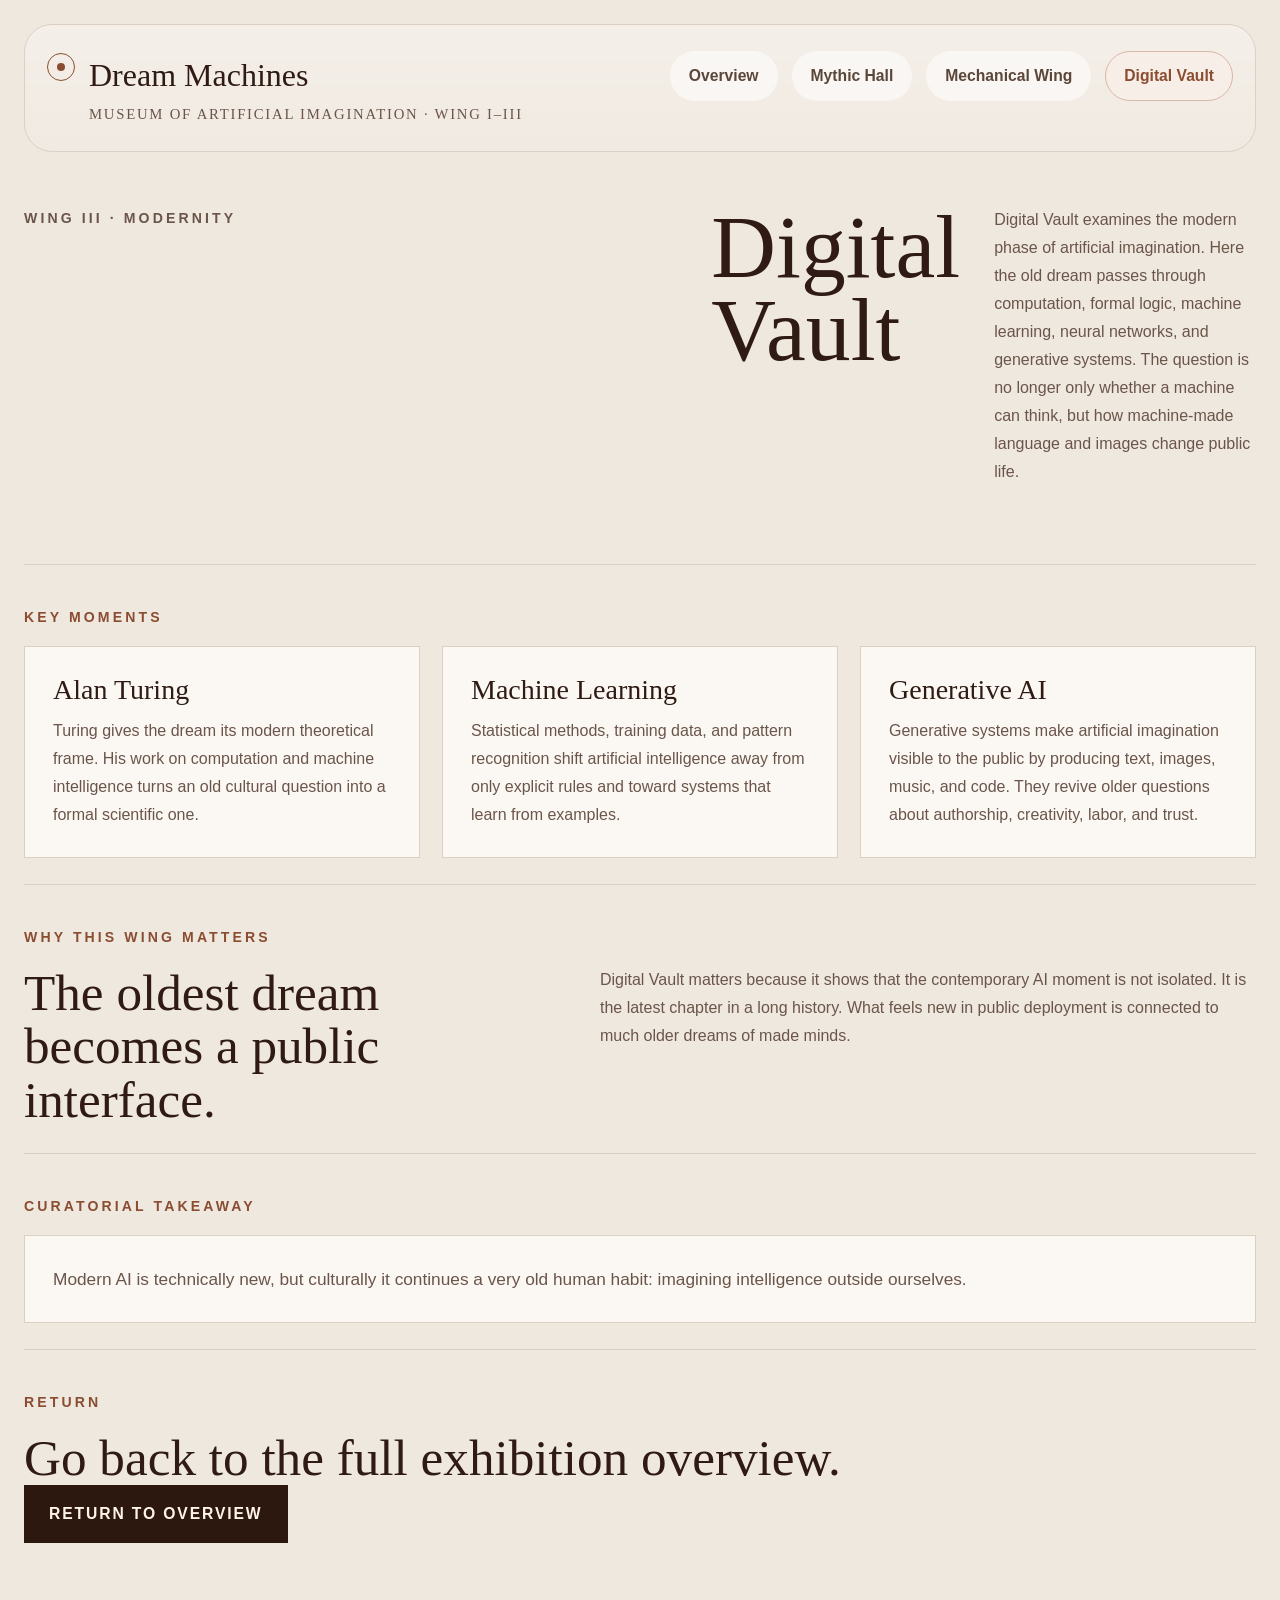
==== digital-vault.html @ c8905c81 "Create wing pages and fix topic content" ====
<!DOCTYPE html>
<html lang="en">
<head>
  <meta charset="UTF-8" />
  <meta name="viewport" content="width=device-width, initial-scale=1.0" />
  <title>Dream Machines | Digital Vault</title>
  <link rel="stylesheet" href="style.css" />
</head>
<body>
  <div class="page-shell">
    <header class="site-header">
      <div class="brand-block">
        <div class="brand-mark"></div>
        <div>
          <h1 class="brand-name">Dream Machines</h1>
          <p class="brand-meta">Museum of Artificial Imagination · Wing I–III</p>
        </div>
      </div>

      <nav class="main-nav">
        <a href="index.html">Overview</a>
        <a href="mythic-hall.html">Mythic Hall</a>
        <a href="mechanical-wing.html">Mechanical Wing</a>
        <a href="digital-vault.html" class="active">Digital Vault</a>
      </nav>
    </header>

    <section class="chapter-hero">
      <p class="eyebrow">WING III · MODERNITY</p>
      <div class="two-col">
        <h2>Digital Vault</h2>
        <p>
          Digital Vault examines the modern phase of artificial imagination. Here the old dream passes through
          computation, formal logic, machine learning, neural networks, and generative systems. The question is no
          longer only whether a machine can think, but how machine-made language and images change public life.
        </p>
      </div>
    </section>

    <section class="chapter-section">
      <p class="eyebrow">KEY MOMENTS</p>
      <div class="entry-grid">
        <article class="entry-card">
          <h3>Alan Turing</h3>
          <p>
            Turing gives the dream its modern theoretical frame. His work on computation and machine intelligence turns
            an old cultural question into a formal scientific one.
          </p>
        </article>

        <article class="entry-card">
          <h3>Machine Learning</h3>
          <p>
            Statistical methods, training data, and pattern recognition shift artificial intelligence away from only explicit rules
            and toward systems that learn from examples.
          </p>
        </article>

        <article class="entry-card">
          <h3>Generative AI</h3>
          <p>
            Generative systems make artificial imagination visible to the public by producing text, images, music, and code.
            They revive older questions about authorship, creativity, labor, and trust.
          </p>
        </article>
      </div>
    </section>

    <section class="chapter-section">
      <p class="eyebrow">WHY THIS WING MATTERS</p>
      <div class="two-col">
        <h3>The oldest dream becomes a public interface.</h3>
        <p>
          Digital Vault matters because it shows that the contemporary AI moment is not isolated. It is the latest
          chapter in a long history. What feels new in public deployment is connected to much older dreams of made minds.
        </p>
      </div>
    </section>

    <section class="chapter-section">
      <p class="eyebrow">CURATORIAL TAKEAWAY</p>
      <div class="note-box">
        <p>
          Modern AI is technically new, but culturally it continues a very old human habit: imagining intelligence outside ourselves.
        </p>
      </div>
    </section>

    <section class="next-panel">
      <p class="eyebrow">RETURN</p>
      <h3>Go back to the full exhibition overview.</h3>
      <a href="index.html" class="btn btn-dark">Return to Overview</a>
    </section>
  </div>
</body>
</html>
---- style.css ----
:root {
  --bg: #efe8df;
  --panel: #f6f1ea;
  --panel-2: #fbf8f4;
  --text: #2f1b14;
  --muted: #6b554a;
  --line: #dccfc3;
  --accent: #8b4d31;
  --dark: #2d180f;
}

* {
  box-sizing: border-box;
}

html {
  scroll-behavior: smooth;
}

body {
  margin: 0;
  background: var(--bg);
  color: var(--text);
  font-family: "Georgia", "Times New Roman", serif;
  line-height: 1.5;
}

a {
  color: inherit;
  text-decoration: none;
}

.page-shell {
  width: min(1440px, calc(100% - 48px));
  margin: 24px auto 40px;
}

.site-header {
  background: linear-gradient(180deg, rgba(255,255,255,0.3), rgba(255,255,255,0.08));
  border: 1px solid var(--line);
  border-radius: 28px;
  padding: 26px 22px;
  display: grid;
  grid-template-columns: 1.1fr 1.4fr;
  gap: 28px;
  align-items: start;
  margin-bottom: 20px;
}

.brand-block {
  display: flex;
  gap: 14px;
  align-items: flex-start;
}

.brand-mark {
  width: 28px;
  height: 28px;
  border-radius: 50%;
  border: 1.5px solid var(--accent);
  position: relative;
  margin-top: 2px;
}

.brand-mark::after {
  content: "";
  width: 8px;
  height: 8px;
  border-radius: 50%;
  background: var(--accent);
  position: absolute;
  top: 9px;
  left: 9px;
}

.brand-name {
  margin: 0;
  font-size: 2rem;
  font-weight: 500;
}

.brand-meta {
  margin: 4px 0 0;
  color: var(--muted);
  font-size: 0.92rem;
  letter-spacing: 0.12em;
  text-transform: uppercase;
}

.main-nav {
  display: flex;
  justify-content: flex-end;
  align-items: center;
  gap: 14px;
  flex-wrap: wrap;
}

.main-nav a {
  background: rgba(255,255,255,0.55);
  border: 1px solid transparent;
  border-radius: 999px;
  padding: 12px 18px;
  font-family: Arial, sans-serif;
  font-size: 0.98rem;
  font-weight: 600;
  color: #5b463a;
}

.main-nav a.active,
.main-nav a:hover {
  border-color: #d8b8a6;
  background: #f8eee8;
  color: var(--accent);
}

.hero,
.chapter-hero {
  display: grid;
  grid-template-columns: 1.15fr 0.95fr;
  gap: 28px;
  align-items: start;
  padding: 34px 0 52px;
}

.hero-copy {
  padding: 24px 10px 24px 8px;
}

.eyebrow {
  font-family: Arial, sans-serif;
  color: var(--accent);
  font-size: 0.88rem;
  letter-spacing: 0.22em;
  text-transform: uppercase;
  margin: 0 0 18px;
  font-weight: 700;
}

.hero h2,
.chapter-hero h2 {
  font-size: clamp(4rem, 7vw, 7rem);
  line-height: 0.92;
  margin: 0 0 22px;
  font-weight: 500;
}

.hero-subtitle {
  font-size: 1.22rem;
  line-height: 1.45;
  max-width: 760px;
  margin: 0 0 18px;
}

.hero-text,
.chapter-hero p,
.two-col p,
.section-note,
.entry-card p,
.idea-card p,
.note-box p,
.footer-text,
.site-footer li,
.site-footer a {
  font-family: Arial, sans-serif;
  color: var(--muted);
  line-height: 1.75;
  margin: 0;
}

.hero-text {
  max-width: 700px;
  margin-bottom: 28px;
}

.hero-actions {
  display: flex;
  gap: 16px;
  flex-wrap: wrap;
}

.btn {
  display: inline-block;
  padding: 16px 24px;
  border-radius: 0;
  font-family: Arial, sans-serif;
  font-size: 0.98rem;
  font-weight: 700;
  letter-spacing: 0.12em;
  text-transform: uppercase;
  border: 1px solid var(--text);
}

.btn-dark {
  background: var(--dark);
  color: #fff4ea;
  border-color: var(--dark);
}

.btn-light {
  background: transparent;
  color: var(--text);
  border-color: var(--line);
}

.hero-panel {
  background: var(--panel-2);
  border: 1px solid var(--line);
  padding: 24px;
}

.panel-stack {
  display: grid;
  gap: 16px;
}

.panel-box {
  border: 1px solid var(--line);
  padding: 18px;
  background: white;
}

.panel-box h3 {
  margin: 0 0 6px;
  font-size: 1.2rem;
}

.panel-box p {
  margin: 0 0 8px;
  font-size: 1rem;
  font-weight: 600;
}

.panel-box span {
  font-family: Arial, sans-serif;
  color: var(--muted);
  font-size: 0.95rem;
}

.premise-section,
.wings-section,
.timeline-section,
.featured-section,
.closing-panel,
.chapter-section,
.next-panel {
  border-top: 1px solid var(--line);
  padding: 42px 0 0;
  margin-top: 26px;
}

.two-col {
  display: grid;
  grid-template-columns: 0.95fr 1.15fr;
  gap: 34px;
  align-items: start;
}

.two-col h3,
.timeline-section h3,
.featured-section h3,
.next-panel h3 {
  font-size: clamp(2.2rem, 4vw, 4rem);
  line-height: 1.05;
  margin: 0;
  font-weight: 500;
}

.section-heading {
  display: flex;
  justify-content: space-between;
  gap: 22px;
  align-items: end;
  margin-bottom: 26px;
}

.wing-grid,
.idea-grid,
.entry-grid {
  display: grid;
  grid-template-columns: repeat(3, 1fr);
  gap: 22px;
}

.wing-card,
.idea-card,
.entry-card,
.note-box {
  background: var(--panel-2);
  border: 1px solid var(--line);
  padding: 28px;
}

.wing-label,
.footer-title {
  margin: 0 0 12px;
  font-family: Arial, sans-serif;
  font-size: 0.88rem;
  letter-spacing: 0.18em;
  text-transform: uppercase;
  color: var(--accent);
  font-weight: 700;
}

.wing-card h4,
.idea-card h4,
.entry-card h3 {
  margin: 0 0 12px;
  font-size: 1.75rem;
  line-height: 1.05;
  font-weight: 500;
}

.wing-card p {
  margin: 0 0 18px;
  font-family: Arial, sans-serif;
  color: var(--muted);
  line-height: 1.7;
}

.wing-card a,
.entry-card a {
  font-family: Arial, sans-serif;
  font-weight: 700;
  color: var(--accent);
}

.timeline-list {
  margin-top: 22px;
  border-left: 2px solid #d8b49e;
  padding-left: 28px;
}

.timeline-item {
  display: grid;
  grid-template-columns: 170px 1fr;
  gap: 22px;
  padding: 16px 0 18px;
  position: relative;
}

.timeline-item::before {
  content: "";
  width: 12px;
  height: 12px;
  background: #c06d3f;
  border-radius: 50%;
  position: absolute;
  left: -35px;
  top: 22px;
}

.timeline-year {
  font-family: Arial, sans-serif;
  color: var(--accent);
  font-size: 0.92rem;
  font-weight: 700;
  letter-spacing: 0.16em;
  text-transform: uppercase;
}

.timeline-text {
  font-size: 1.35rem;
  line-height: 1.35;
}

.note-box p {
  font-size: 1.08rem;
}

.next-panel {
  padding-bottom: 20px;
}

.site-footer {
  border-top: 1px solid var(--line);
  margin-top: 34px;
  padding: 28px 0 12px;
  display: grid;
  grid-template-columns: 1.2fr 1fr 1fr;
  gap: 20px;
}

.site-footer ul {
  list-style: none;
  padding: 0;
  margin: 0;
}

@media (max-width: 1100px) {
  .site-header,
  .hero,
  .chapter-hero,
  .two-col,
  .wing-grid,
  .idea-grid,
  .entry-grid,
  .site-footer {
    grid-template-columns: 1fr;
  }

  .section-heading {
    flex-direction: column;
    align-items: flex-start;
  }
}

@media (max-width: 720px) {
  .page-shell {
    width: min(100% - 24px, 1440px);
    margin-top: 12px;
  }

  .site-header {
    padding: 20px 16px;
  }

  .hero h2,
  .chapter-hero h2 {
    font-size: 3.4rem;
  }

  .timeline-item {
    grid-template-columns: 1fr;
    gap: 8px;
  }

  .main-nav {
    justify-content: flex-start;
  }
}
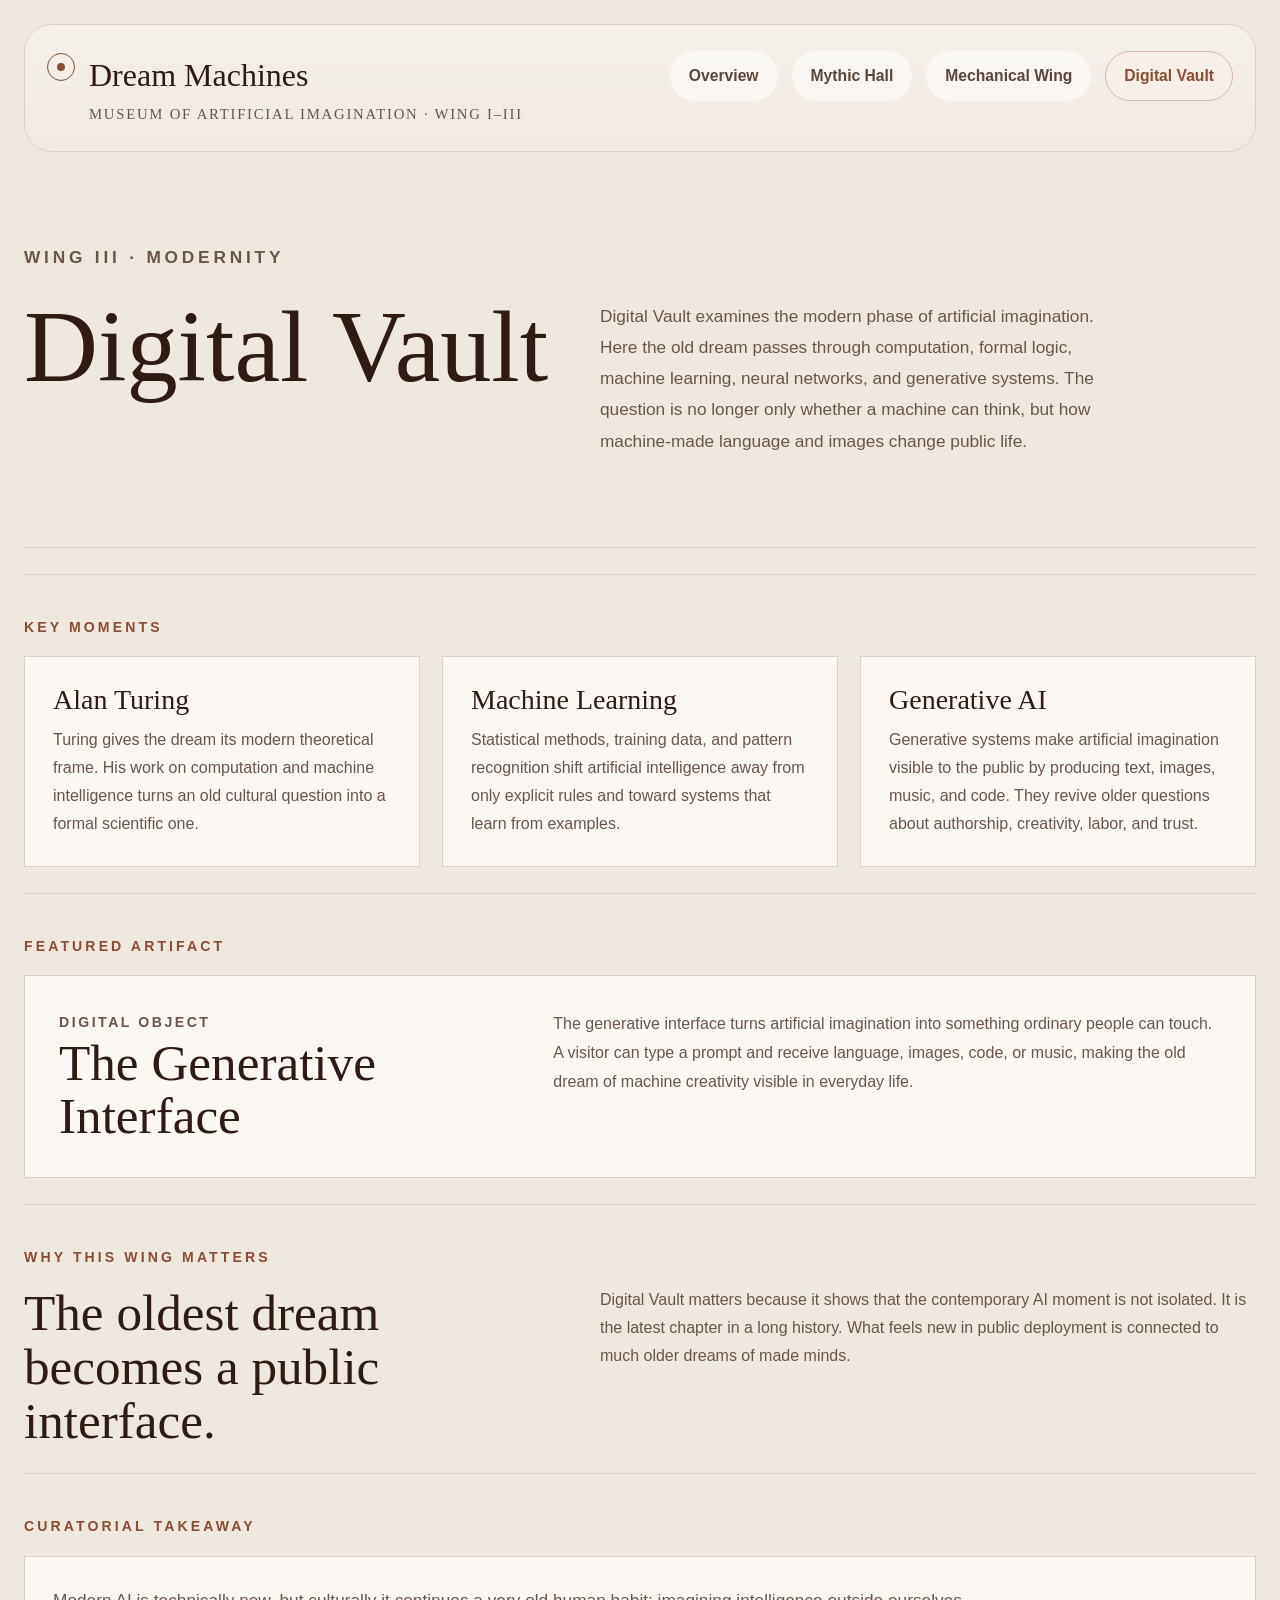
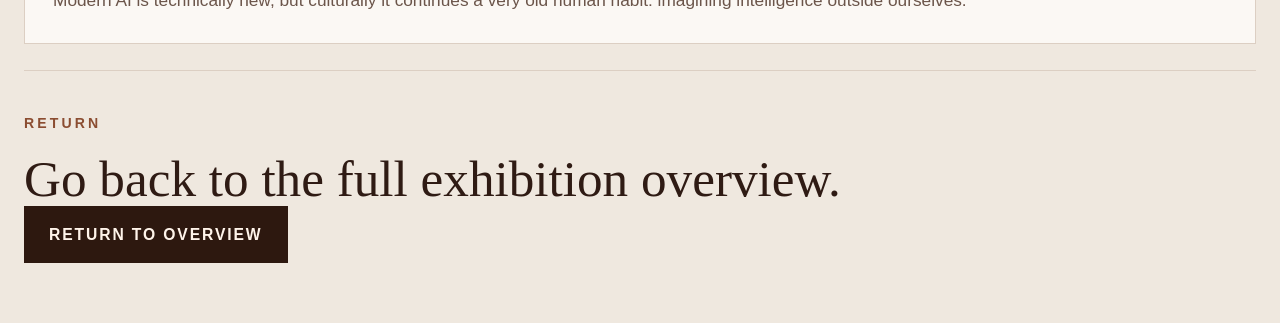
==== commit 5bc42272: "Add featured artifact sections" ====
--- a/digital-vault.html
+++ b/digital-vault.html
@@ -67,6 +67,21 @@
     </section>
 
     <section class="chapter-section">
+      <p class="eyebrow">FEATURED ARTIFACT</p>
+      <div class="artifact-card">
+        <div>
+          <p class="wing-label">DIGITAL OBJECT</p>
+          <h3>The Generative Interface</h3>
+        </div>
+        <p>
+          The generative interface turns artificial imagination into something ordinary people can touch.
+          A visitor can type a prompt and receive language, images, code, or music, making the old dream
+          of machine creativity visible in everyday life.
+        </p>
+      </div>
+    </section>
+
+    <section class="chapter-section">
       <p class="eyebrow">WHY THIS WING MATTERS</p>
       <div class="two-col">
         <h3>The oldest dream becomes a public interface.</h3>
--- a/style.css
+++ b/style.css
@@ -35,6 +35,8 @@
   margin: 24px auto 40px;
 }
 
+/* HEADER */
+
 .site-header {
   background: linear-gradient(180deg, rgba(255,255,255,0.3), rgba(255,255,255,0.08));
   border: 1px solid var(--line);
@@ -113,8 +115,9 @@
   color: var(--accent);
 }
 
-.hero,
-.chapter-hero {
+/* HOMEPAGE HERO */
+
+.hero {
   display: grid;
   grid-template-columns: 1.15fr 0.95fr;
   gap: 28px;
@@ -136,8 +139,7 @@
   font-weight: 700;
 }
 
-.hero h2,
-.chapter-hero h2 {
+.hero h2 {
   font-size: clamp(4rem, 7vw, 7rem);
   line-height: 0.92;
   margin: 0 0 22px;
@@ -151,8 +153,107 @@
   margin: 0 0 18px;
 }
 
+.hero-text {
+  max-width: 700px;
+  margin-bottom: 28px;
+}
+
+.hero-actions {
+  display: flex;
+  gap: 16px;
+  flex-wrap: wrap;
+}
+
+.btn {
+  display: inline-block;
+  padding: 16px 24px;
+  border-radius: 0;
+  font-family: Arial, sans-serif;
+  font-size: 0.98rem;
+  font-weight: 700;
+  letter-spacing: 0.12em;
+  text-transform: uppercase;
+  border: 1px solid var(--text);
+}
+
+.btn-dark {
+  background: var(--dark);
+  color: #fff4ea;
+  border-color: var(--dark);
+}
+
+.btn-light {
+  background: transparent;
+  color: var(--text);
+  border-color: var(--line);
+}
+
+/* HOMEPAGE MAP PANEL */
+
+.hero-panel {
+  background: var(--panel-2);
+  border: 1px solid var(--line);
+  padding: 28px;
+}
+
+.panel-stack {
+  display: grid;
+  gap: 16px;
+}
+
+.panel-box {
+  border: 1px solid var(--line);
+  padding: 20px;
+  background: white;
+}
+
+.panel-box h3 {
+  margin: 0 0 6px;
+  font-size: 1.2rem;
+}
+
+.panel-box p {
+  margin: 0 0 8px;
+  font-size: 1rem;
+  font-weight: 600;
+}
+
+.panel-box span {
+  font-family: Arial, sans-serif;
+  color: var(--muted);
+  font-size: 0.95rem;
+}
+
+/* CHAPTER PAGES */
+
+.chapter-hero {
+  display: grid;
+  grid-template-columns: 1fr 1.3fr;
+  gap: 44px;
+  align-items: start;
+  padding: 54px 0 70px;
+  border-bottom: 1px solid var(--line);
+}
+
+.chapter-hero h2 {
+  font-size: clamp(4.6rem, 8vw, 8rem);
+  line-height: 0.9;
+  margin: 0;
+  font-weight: 500;
+}
+
+.chapter-hero p {
+  max-width: 620px;
+  font-size: 1.08rem;
+  line-height: 1.85;
+  margin-top: 14px;
+  font-family: Arial, sans-serif;
+  color: var(--muted);
+}
+
+/* SHARED TEXT */
+
 .hero-text,
-.chapter-hero p,
 .two-col p,
 .section-note,
 .entry-card p,
@@ -167,74 +268,7 @@
   margin: 0;
 }
 
-.hero-text {
-  max-width: 700px;
-  margin-bottom: 28px;
-}
-
-.hero-actions {
-  display: flex;
-  gap: 16px;
-  flex-wrap: wrap;
-}
-
-.btn {
-  display: inline-block;
-  padding: 16px 24px;
-  border-radius: 0;
-  font-family: Arial, sans-serif;
-  font-size: 0.98rem;
-  font-weight: 700;
-  letter-spacing: 0.12em;
-  text-transform: uppercase;
-  border: 1px solid var(--text);
-}
-
-.btn-dark {
-  background: var(--dark);
-  color: #fff4ea;
-  border-color: var(--dark);
-}
-
-.btn-light {
-  background: transparent;
-  color: var(--text);
-  border-color: var(--line);
-}
-
-.hero-panel {
-  background: var(--panel-2);
-  border: 1px solid var(--line);
-  padding: 24px;
-}
-
-.panel-stack {
-  display: grid;
-  gap: 16px;
-}
-
-.panel-box {
-  border: 1px solid var(--line);
-  padding: 18px;
-  background: white;
-}
-
-.panel-box h3 {
-  margin: 0 0 6px;
-  font-size: 1.2rem;
-}
-
-.panel-box p {
-  margin: 0 0 8px;
-  font-size: 1rem;
-  font-weight: 600;
-}
-
-.panel-box span {
-  font-family: Arial, sans-serif;
-  color: var(--muted);
-  font-size: 0.95rem;
-}
+/* SECTIONS */
 
 .premise-section,
 .wings-section,
@@ -273,6 +307,12 @@
   margin-bottom: 26px;
 }
 
+.section-note {
+  max-width: 420px;
+}
+
+/* CARDS */
+
 .wing-grid,
 .idea-grid,
 .entry-grid {
@@ -323,6 +363,8 @@
   font-weight: 700;
   color: var(--accent);
 }
+
+/* TIMELINE */
 
 .timeline-list {
   margin-top: 22px;
@@ -363,6 +405,8 @@
   line-height: 1.35;
 }
 
+/* NOTES AND END SECTIONS */
+
 .note-box p {
   font-size: 1.08rem;
 }
@@ -385,6 +429,8 @@
   padding: 0;
   margin: 0;
 }
+
+/* RESPONSIVE */
 
 @media (max-width: 1100px) {
   .site-header,
@@ -402,6 +448,18 @@
     flex-direction: column;
     align-items: flex-start;
   }
+
+  .main-nav {
+    justify-content: flex-start;
+  }
+
+  .chapter-hero {
+    gap: 24px;
+  }
+
+  .chapter-hero p {
+    max-width: 760px;
+  }
 }
 
 @media (max-width: 720px) {
@@ -424,7 +482,115 @@
     gap: 8px;
   }
 
-  .main-nav {
-    justify-content: flex-start;
+  .hero-actions {
+    flex-direction: column;
+  }
+
+  .btn {
+    width: 100%;
+    text-align: center;
+  }
+}
+
+.chapter-hero {
+  display: block;
+  padding: 70px 0 90px;
+  border-bottom: 1px solid var(--line);
+}
+
+.chapter-hero .eyebrow {
+  margin-bottom: 28px;
+}
+
+.chapter-hero h2 {
+  max-width: 900px;
+  margin: 0 0 28px;
+  font-size: clamp(4.5rem, 8vw, 7.5rem);
+  line-height: 0.9;
+  font-weight: 500;
+}
+
+.chapter-hero p {
+  max-width: 760px;
+  width: 100%;
+  font-family: Arial, sans-serif;
+  font-size: 1.15rem;
+  line-height: 1.8;
+  color: var(--muted);
+  margin: 0;
+}
+
+.chapter-hero {
+  grid-template-columns: 0.9fr 1.6fr;
+  align-items: start;
+}
+
+.chapter-hero h2 {
+  max-width: 720px;
+}
+
+.chapter-hero p {
+  max-width: 520px;
+  min-width: 420px;
+  font-size: 1.08rem;
+  line-height: 1.8;
+  text-align: left;
+}
+
+@media (max-width: 1100px) {
+  .chapter-hero {
+    grid-template-columns: 1fr;
+  }
+
+  .chapter-hero p {
+    max-width: 760px;
+    min-width: 0;
+  }
+}
+
+.chapter-intro {
+  max-width: 520px !important;
+  min-width: 420px !important;
+  width: 520px !important;
+  font-size: 1.08rem !important;
+  line-height: 1.8 !important;
+  text-align: left !important;
+  display: block !important;
+}
+
+@media (max-width: 900px) {
+  .chapter-intro {
+    width: 100% !important;
+    min-width: 0 !important;
+    max-width: 100% !important;
+  }
+}
+
+.artifact-card {
+  display: grid;
+  grid-template-columns: 0.9fr 1.3fr;
+  gap: 32px;
+  background: var(--panel-2);
+  border: 1px solid var(--line);
+  padding: 34px;
+}
+
+.artifact-card h3 {
+  margin: 0;
+  font-size: clamp(2rem, 4vw, 3.5rem);
+  line-height: 1.05;
+  font-weight: 500;
+}
+
+.artifact-card p {
+  font-family: Arial, sans-serif;
+  color: var(--muted);
+  line-height: 1.8;
+  margin: 0;
+}
+
+@media (max-width: 900px) {
+  .artifact-card {
+    grid-template-columns: 1fr;
   }
 }
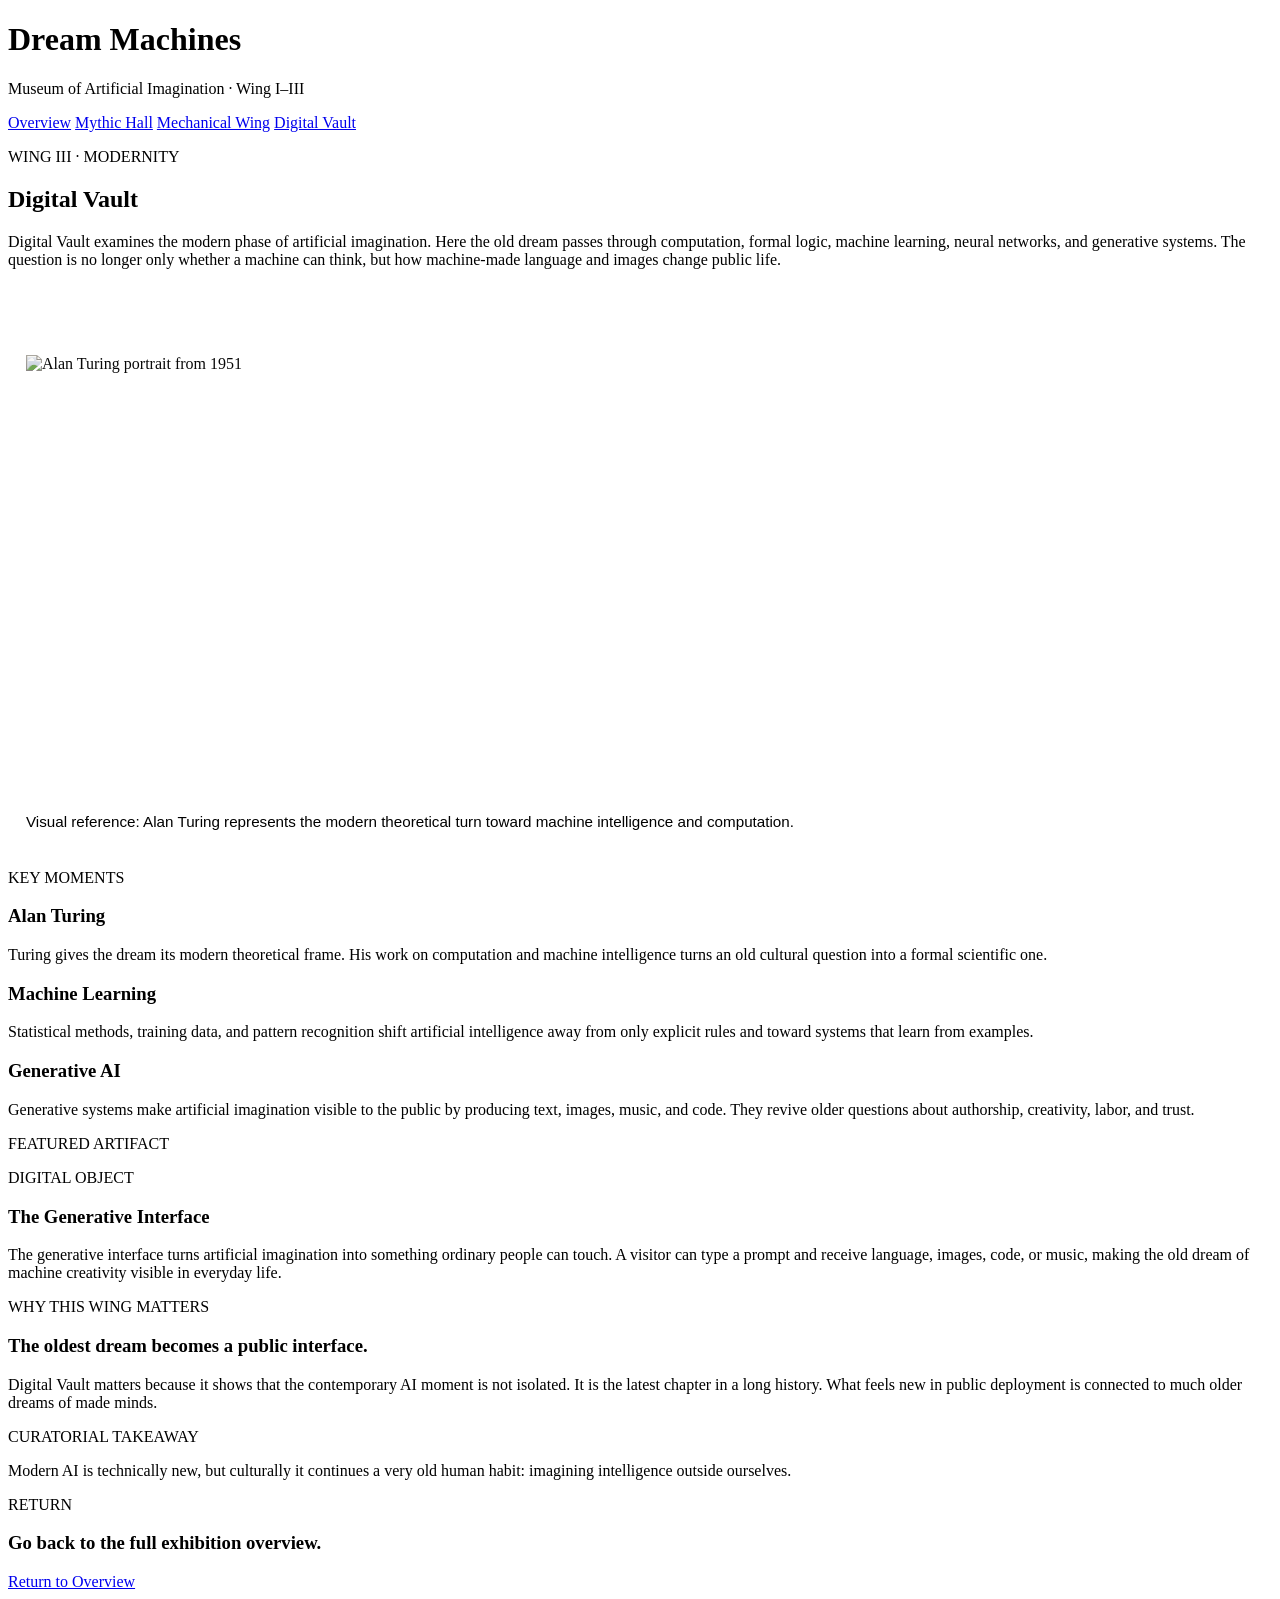
==== commit 1747107a: "Add accurate historical images" ====
--- a/digital-vault.html
+++ b/digital-vault.html
@@ -35,6 +35,18 @@
           longer only whether a machine can think, but how machine-made language and images change public life.
         </p>
       </div>
+    </section>
+
+    <section class="museum-image-section">
+      <figure class="museum-image-card">
+        <img
+          src="https://commons.wikimedia.org/wiki/Special:FilePath/Alan_Turing_(1951).jpg?width=1200"
+          alt="Alan Turing portrait from 1951"
+        />
+        <figcaption>
+          Visual reference: Alan Turing represents the modern theoretical turn toward machine intelligence and computation.
+        </figcaption>
+      </figure>
     </section>
 
     <section class="chapter-section">
--- a/style.css
+++ b/style.css
@@ -1,596 +1,37 @@
-:root {
-  --bg: #efe8df;
-  --panel: #f6f1ea;
-  --panel-2: #fbf8f4;
-  --text: #2f1b14;
-  --muted: #6b554a;
-  --line: #dccfc3;
-  --accent: #8b4d31;
-  --dark: #2d180f;
-}
+/* Accurate historical image panels */
 
-* {
-  box-sizing: border-box;
-}
-
-html {
-  scroll-behavior: smooth;
-}
-
-body {
-  margin: 0;
-  background: var(--bg);
-  color: var(--text);
-  font-family: "Georgia", "Times New Roman", serif;
-  line-height: 1.5;
-}
-
-a {
-  color: inherit;
-  text-decoration: none;
-}
-
-.page-shell {
-  width: min(1440px, calc(100% - 48px));
-  margin: 24px auto 40px;
-}
-
-/* HEADER */
-
-.site-header {
-  background: linear-gradient(180deg, rgba(255,255,255,0.3), rgba(255,255,255,0.08));
-  border: 1px solid var(--line);
-  border-radius: 28px;
-  padding: 26px 22px;
-  display: grid;
-  grid-template-columns: 1.1fr 1.4fr;
-  gap: 28px;
-  align-items: start;
-  margin-bottom: 20px;
-}
-
-.brand-block {
-  display: flex;
-  gap: 14px;
-  align-items: flex-start;
-}
-
-.brand-mark {
-  width: 28px;
-  height: 28px;
-  border-radius: 50%;
-  border: 1.5px solid var(--accent);
-  position: relative;
-  margin-top: 2px;
-}
-
-.brand-mark::after {
-  content: "";
-  width: 8px;
-  height: 8px;
-  border-radius: 50%;
-  background: var(--accent);
-  position: absolute;
-  top: 9px;
-  left: 9px;
-}
-
-.brand-name {
-  margin: 0;
-  font-size: 2rem;
-  font-weight: 500;
-}
-
-.brand-meta {
-  margin: 4px 0 0;
-  color: var(--muted);
-  font-size: 0.92rem;
-  letter-spacing: 0.12em;
-  text-transform: uppercase;
-}
-
-.main-nav {
-  display: flex;
-  justify-content: flex-end;
-  align-items: center;
-  gap: 14px;
-  flex-wrap: wrap;
-}
-
-.main-nav a {
-  background: rgba(255,255,255,0.55);
-  border: 1px solid transparent;
-  border-radius: 999px;
-  padding: 12px 18px;
-  font-family: Arial, sans-serif;
-  font-size: 0.98rem;
-  font-weight: 600;
-  color: #5b463a;
-}
-
-.main-nav a.active,
-.main-nav a:hover {
-  border-color: #d8b8a6;
-  background: #f8eee8;
-  color: var(--accent);
-}
-
-/* HOMEPAGE HERO */
-
-.hero {
-  display: grid;
-  grid-template-columns: 1.15fr 0.95fr;
-  gap: 28px;
-  align-items: start;
-  padding: 34px 0 52px;
-}
-
-.hero-copy {
-  padding: 24px 10px 24px 8px;
-}
-
-.eyebrow {
-  font-family: Arial, sans-serif;
-  color: var(--accent);
-  font-size: 0.88rem;
-  letter-spacing: 0.22em;
-  text-transform: uppercase;
-  margin: 0 0 18px;
-  font-weight: 700;
-}
-
-.hero h2 {
-  font-size: clamp(4rem, 7vw, 7rem);
-  line-height: 0.92;
-  margin: 0 0 22px;
-  font-weight: 500;
-}
-
-.hero-subtitle {
-  font-size: 1.22rem;
-  line-height: 1.45;
-  max-width: 760px;
-  margin: 0 0 18px;
-}
-
-.hero-text {
-  max-width: 700px;
-  margin-bottom: 28px;
-}
-
-.hero-actions {
-  display: flex;
-  gap: 16px;
-  flex-wrap: wrap;
-}
-
-.btn {
-  display: inline-block;
-  padding: 16px 24px;
-  border-radius: 0;
-  font-family: Arial, sans-serif;
-  font-size: 0.98rem;
-  font-weight: 700;
-  letter-spacing: 0.12em;
-  text-transform: uppercase;
-  border: 1px solid var(--text);
-}
-
-.btn-dark {
-  background: var(--dark);
-  color: #fff4ea;
-  border-color: var(--dark);
-}
-
-.btn-light {
-  background: transparent;
-  color: var(--text);
-  border-color: var(--line);
-}
-
-/* HOMEPAGE MAP PANEL */
-
-.hero-panel {
-  background: var(--panel-2);
-  border: 1px solid var(--line);
-  padding: 28px;
-}
-
-.panel-stack {
-  display: grid;
-  gap: 16px;
-}
-
-.panel-box {
-  border: 1px solid var(--line);
-  padding: 20px;
-  background: white;
-}
-
-.panel-box h3 {
-  margin: 0 0 6px;
-  font-size: 1.2rem;
-}
-
-.panel-box p {
-  margin: 0 0 8px;
-  font-size: 1rem;
-  font-weight: 600;
-}
-
-.panel-box span {
-  font-family: Arial, sans-serif;
-  color: var(--muted);
-  font-size: 0.95rem;
-}
-
-/* CHAPTER PAGES */
-
-.chapter-hero {
-  display: grid;
-  grid-template-columns: 1fr 1.3fr;
-  gap: 44px;
-  align-items: start;
-  padding: 54px 0 70px;
-  border-bottom: 1px solid var(--line);
-}
-
-.chapter-hero h2 {
-  font-size: clamp(4.6rem, 8vw, 8rem);
-  line-height: 0.9;
-  margin: 0;
-  font-weight: 500;
-}
-
-.chapter-hero p {
-  max-width: 620px;
-  font-size: 1.08rem;
-  line-height: 1.85;
-  margin-top: 14px;
-  font-family: Arial, sans-serif;
-  color: var(--muted);
-}
-
-/* SHARED TEXT */
-
-.hero-text,
-.two-col p,
-.section-note,
-.entry-card p,
-.idea-card p,
-.note-box p,
-.footer-text,
-.site-footer li,
-.site-footer a {
-  font-family: Arial, sans-serif;
-  color: var(--muted);
-  line-height: 1.75;
-  margin: 0;
-}
-
-/* SECTIONS */
-
-.premise-section,
-.wings-section,
-.timeline-section,
-.featured-section,
-.closing-panel,
-.chapter-section,
-.next-panel {
+.museum-image-section {
   border-top: 1px solid var(--line);
   padding: 42px 0 0;
   margin-top: 26px;
 }
 
-.two-col {
-  display: grid;
-  grid-template-columns: 0.95fr 1.15fr;
-  gap: 34px;
-  align-items: start;
+.museum-image-card {
+  margin: 0;
+  background: var(--panel-2);
+  border: 1px solid var(--line);
+  padding: 18px;
 }
 
-.two-col h3,
-.timeline-section h3,
-.featured-section h3,
-.next-panel h3 {
-  font-size: clamp(2.2rem, 4vw, 4rem);
-  line-height: 1.05;
-  margin: 0;
-  font-weight: 500;
+.museum-image-card img {
+  width: 100%;
+  height: 440px;
+  object-fit: cover;
+  object-position: center;
+  display: block;
+  filter: sepia(18%) contrast(94%) saturate(85%);
 }
 
-.section-heading {
-  display: flex;
-  justify-content: space-between;
-  gap: 22px;
-  align-items: end;
-  margin-bottom: 26px;
-}
-
-.section-note {
-  max-width: 420px;
-}
-
-/* CARDS */
-
-.wing-grid,
-.idea-grid,
-.entry-grid {
-  display: grid;
-  grid-template-columns: repeat(3, 1fr);
-  gap: 22px;
-}
-
-.wing-card,
-.idea-card,
-.entry-card,
-.note-box {
-  background: var(--panel-2);
-  border: 1px solid var(--line);
-  padding: 28px;
-}
-
-.wing-label,
-.footer-title {
-  margin: 0 0 12px;
-  font-family: Arial, sans-serif;
-  font-size: 0.88rem;
-  letter-spacing: 0.18em;
-  text-transform: uppercase;
-  color: var(--accent);
-  font-weight: 700;
-}
-
-.wing-card h4,
-.idea-card h4,
-.entry-card h3 {
-  margin: 0 0 12px;
-  font-size: 1.75rem;
-  line-height: 1.05;
-  font-weight: 500;
-}
-
-.wing-card p {
-  margin: 0 0 18px;
+.museum-image-card figcaption {
   font-family: Arial, sans-serif;
   color: var(--muted);
+  font-size: 0.95rem;
   line-height: 1.7;
-}
-
-.wing-card a,
-.entry-card a {
-  font-family: Arial, sans-serif;
-  font-weight: 700;
-  color: var(--accent);
-}
-
-/* TIMELINE */
-
-.timeline-list {
-  margin-top: 22px;
-  border-left: 2px solid #d8b49e;
-  padding-left: 28px;
-}
-
-.timeline-item {
-  display: grid;
-  grid-template-columns: 170px 1fr;
-  gap: 22px;
-  padding: 16px 0 18px;
-  position: relative;
-}
-
-.timeline-item::before {
-  content: "";
-  width: 12px;
-  height: 12px;
-  background: #c06d3f;
-  border-radius: 50%;
-  position: absolute;
-  left: -35px;
-  top: 22px;
-}
-
-.timeline-year {
-  font-family: Arial, sans-serif;
-  color: var(--accent);
-  font-size: 0.92rem;
-  font-weight: 700;
-  letter-spacing: 0.16em;
-  text-transform: uppercase;
-}
-
-.timeline-text {
-  font-size: 1.35rem;
-  line-height: 1.35;
-}
-
-/* NOTES AND END SECTIONS */
-
-.note-box p {
-  font-size: 1.08rem;
-}
-
-.next-panel {
-  padding-bottom: 20px;
-}
-
-.site-footer {
-  border-top: 1px solid var(--line);
-  margin-top: 34px;
-  padding: 28px 0 12px;
-  display: grid;
-  grid-template-columns: 1.2fr 1fr 1fr;
-  gap: 20px;
-}
-
-.site-footer ul {
-  list-style: none;
-  padding: 0;
-  margin: 0;
-}
-
-/* RESPONSIVE */
-
-@media (max-width: 1100px) {
-  .site-header,
-  .hero,
-  .chapter-hero,
-  .two-col,
-  .wing-grid,
-  .idea-grid,
-  .entry-grid,
-  .site-footer {
-    grid-template-columns: 1fr;
-  }
-
-  .section-heading {
-    flex-direction: column;
-    align-items: flex-start;
-  }
-
-  .main-nav {
-    justify-content: flex-start;
-  }
-
-  .chapter-hero {
-    gap: 24px;
-  }
-
-  .chapter-hero p {
-    max-width: 760px;
-  }
-}
-
-@media (max-width: 720px) {
-  .page-shell {
-    width: min(100% - 24px, 1440px);
-    margin-top: 12px;
-  }
-
-  .site-header {
-    padding: 20px 16px;
-  }
-
-  .hero h2,
-  .chapter-hero h2 {
-    font-size: 3.4rem;
-  }
-
-  .timeline-item {
-    grid-template-columns: 1fr;
-    gap: 8px;
-  }
-
-  .hero-actions {
-    flex-direction: column;
-  }
-
-  .btn {
-    width: 100%;
-    text-align: center;
-  }
-}
-
-.chapter-hero {
-  display: block;
-  padding: 70px 0 90px;
-  border-bottom: 1px solid var(--line);
-}
-
-.chapter-hero .eyebrow {
-  margin-bottom: 28px;
-}
-
-.chapter-hero h2 {
-  max-width: 900px;
-  margin: 0 0 28px;
-  font-size: clamp(4.5rem, 8vw, 7.5rem);
-  line-height: 0.9;
-  font-weight: 500;
-}
-
-.chapter-hero p {
-  max-width: 760px;
-  width: 100%;
-  font-family: Arial, sans-serif;
-  font-size: 1.15rem;
-  line-height: 1.8;
-  color: var(--muted);
-  margin: 0;
-}
-
-.chapter-hero {
-  grid-template-columns: 0.9fr 1.6fr;
-  align-items: start;
-}
-
-.chapter-hero h2 {
-  max-width: 720px;
-}
-
-.chapter-hero p {
-  max-width: 520px;
-  min-width: 420px;
-  font-size: 1.08rem;
-  line-height: 1.8;
-  text-align: left;
-}
-
-@media (max-width: 1100px) {
-  .chapter-hero {
-    grid-template-columns: 1fr;
-  }
-
-  .chapter-hero p {
-    max-width: 760px;
-    min-width: 0;
-  }
-}
-
-.chapter-intro {
-  max-width: 520px !important;
-  min-width: 420px !important;
-  width: 520px !important;
-  font-size: 1.08rem !important;
-  line-height: 1.8 !important;
-  text-align: left !important;
-  display: block !important;
+  margin-top: 14px;
 }
 
 @media (max-width: 900px) {
-  .chapter-intro {
-    width: 100% !important;
-    min-width: 0 !important;
-    max-width: 100% !important;
-  }
-}
-
-.artifact-card {
-  display: grid;
-  grid-template-columns: 0.9fr 1.3fr;
-  gap: 32px;
-  background: var(--panel-2);
-  border: 1px solid var(--line);
-  padding: 34px;
-}
-
-.artifact-card h3 {
-  margin: 0;
-  font-size: clamp(2rem, 4vw, 3.5rem);
-  line-height: 1.05;
-  font-weight: 500;
-}
-
-.artifact-card p {
-  font-family: Arial, sans-serif;
-  color: var(--muted);
-  line-height: 1.8;
-  margin: 0;
-}
-
-@media (max-width: 900px) {
-  .artifact-card {
-    grid-template-columns: 1fr;
+  .museum-image-card img {
+    height: 300px;
   }
 }
